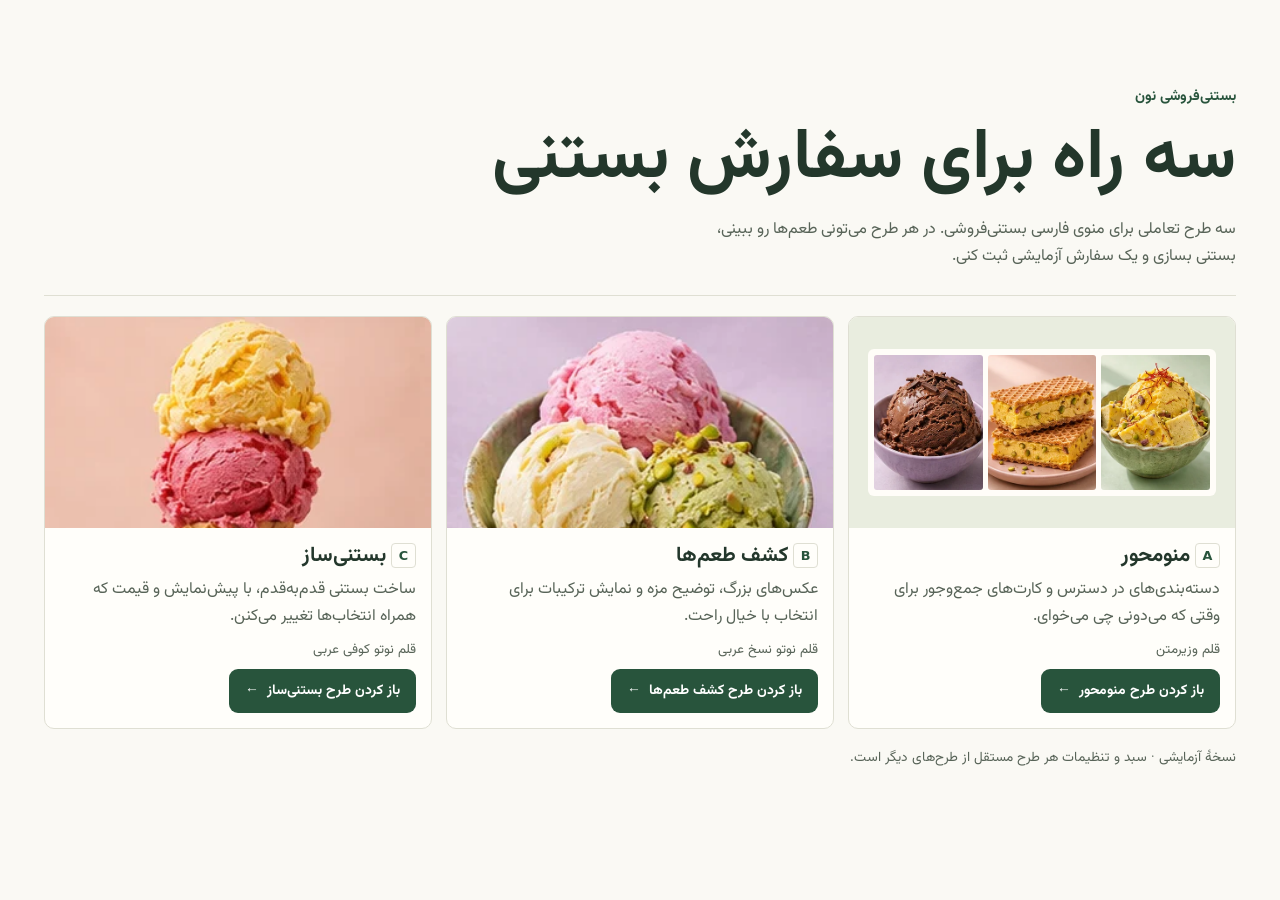
==== index.html @ cb2e8238 "Initial commit" ====
<!doctype html>
<html lang="fa" dir="rtl">
<head>
  <meta charset="utf-8">
  <meta name="viewport" content="width=device-width, initial-scale=1">
  <meta name="theme-color" content="#faf9f4">
  <title>بستنی نون | مقایسهٔ طرح‌های منو</title>
  <link rel="stylesheet" href="./shared/base.css">
  <link rel="stylesheet" href="./shared/comparison.css">
</head>
<body>
  <main class="comparison shell">
    <header class="comparison-header">
      <p class="eyebrow">بستنی‌فروشی نون</p>
      <h1>سه راه برای سفارش بستنی</h1>
      <p>سه طرح تعاملی برای منوی فارسی بستنی‌فروشی. در هر طرح می‌تونی طعم‌ها رو ببینی، بستنی بسازی و یک سفارش آزمایشی ثبت کنی.</p>
    </header>
    <section class="comparisons" aria-label="طرح‌ها">
      <article class="comparison-card">
        <div class="comparison-preview preview-a" aria-hidden="true">
          <div>
            <img src="./shared/assets/menu/saffron.webp" alt="" width="309" height="309">
            <img src="./shared/assets/menu/sandwich.webp" alt="" width="309" height="309">
            <img src="./shared/assets/menu/chocolate.webp" alt="" width="309" height="309">
          </div>
        </div>
        <div class="comparison-copy">
          <h2><b lang="en">A</b> منومحور</h2>
          <p>دسته‌بندی‌های در دسترس و کارت‌های جمع‌وجور برای وقتی که می‌دونی چی می‌خوای.</p>
          <small>قلم وزیرمتن</small>
          <a class="primary" href="./prototype-a/">باز کردن طرح منومحور <span aria-hidden="true">←</span></a>
        </div>
      </article>
      <article class="comparison-card">
        <div class="comparison-preview preview-b" aria-hidden="true">
          <img src="./shared/assets/menu/trio.webp" alt="" width="309" height="309">
        </div>
        <div class="comparison-copy">
          <h2><b lang="en">B</b> کشف طعم‌ها</h2>
          <p>عکس‌های بزرگ، توضیح مزه و نمایش ترکیبات برای انتخاب با خیال راحت.</p>
          <small>قلم نوتو نسخ عربی</small>
          <a class="primary" href="./prototype-b/">باز کردن طرح کشف طعم‌ها <span aria-hidden="true">←</span></a>
        </div>
      </article>
      <article class="comparison-card">
        <div class="comparison-preview preview-c" aria-hidden="true">
          <img src="./shared/assets/menu/cone.webp" alt="" width="309" height="309">
        </div>
        <div class="comparison-copy">
          <h2><b lang="en">C</b> بستنی‌ساز</h2>
          <p>ساخت بستنی قدم‌به‌قدم، با پیش‌نمایش و قیمت که همراه انتخاب‌ها تغییر می‌کنن.</p>
          <small>قلم نوتو کوفی عربی</small>
          <a class="primary" href="./prototype-c/">باز کردن طرح بستنی‌ساز <span aria-hidden="true">←</span></a>
        </div>
      </article>
    </section>
    <p class="comparison-note">نسخهٔ آزمایشی · سبد و تنظیمات هر طرح مستقل از طرح‌های دیگر است.</p>
  </main>
</body>
</html>
---- shared/base.css ----
:root {
  color-scheme: light;
  --paper: #faf9f4;
  --surface: #fffefa;
  --ink: #23372b;
  --muted: #586458;
  --line: #dfdfd3;
  --accent: #28543c;
  --accent-hover: #1e402d;
  --soft: #ebefe2;
  --warm: #fae9de;
  --radius: 14px;
  --font: Tahoma, sans-serif;
}
* { box-sizing: border-box; }
html { background: var(--paper); color: var(--ink); font-family: var(--font); scroll-padding-top: 8rem; }
body { margin: 0; min-width: 0; line-height: 1.68; }
h1, h2, h3, p, figure { margin: 0; }
h1, h2, h3 { line-height: 1.25; }
p { overflow-wrap: anywhere; }
a { color: inherit; text-decoration: none; }
button, input, textarea { font: inherit; color: inherit; }
button, a { -webkit-tap-highlight-color: transparent; }
button { cursor: pointer; }
button:disabled { cursor: default; }
button, select, textarea, input { max-width: 100%; }
button, fieldset { margin: 0; }
input[type="radio"] { accent-color: var(--accent); width: 18px; height: 18px; margin: 0; flex: 0 0 auto; }
:focus-visible { outline: 2px solid #986025; outline-offset: 3px; }
[hidden] { display: none !important; }
.icon { width: 1.22em; height: 1.22em; flex-shrink: 0; vertical-align: middle; }
.shell { width: min(100% - 36px, 1192px); margin-inline: auto; padding-block: 34px 72px; }
.skip-link { position: fixed; z-index: 20; inset-block-start: 8px; inset-inline-start: 12px; padding: 10px; background: white; transform: translateY(-160%); }
.skip-link:focus { transform: none; }
.site-header { position: sticky; z-index: 5; top: 0; background: var(--surface); border-bottom: 1px solid var(--line); }
.header-inner { margin-inline: auto; width: min(100% - 36px, 1192px); min-height: 65px; display: grid; grid-template-columns: 1fr auto 1fr; align-items: center; gap: 12px; }
.brand { display: inline-flex; align-items: center; gap: 8px; width: fit-content; font-weight: 700; font-size: 1.23rem; white-space: nowrap; }
.brand .icon { color: var(--accent); width: 31px; height: 31px; padding: 5px; border-radius: 9px; background: var(--soft); }
.site-links { display: flex; gap: 4px; }
.site-links a, .cart-link { min-height: 44px; display: inline-flex; align-items: center; gap: 6px; padding: 5px 11px; border-radius: 8px; font-size: .9rem; white-space: nowrap; }
.site-links a[aria-current="page"], .site-links a:hover { background: var(--soft); color: var(--accent); }
.cart-link { justify-self: end; border: 1px solid var(--line); font-weight: 700; }
.cart-link[aria-current="page"] { border-color: var(--accent); }
.cart-link b { min-width: 22px; text-align: center; border-radius: 5px; background: var(--soft); color: var(--accent); }
.prototype-switcher { min-height: 42px; display: flex; align-items: center; justify-content: center; flex-wrap: wrap; gap: 6px; padding: 2px 10px; border-block-start: 1px solid var(--line); background: var(--paper); color: var(--muted); font-size: .75rem; }
.prototype-switcher a { display: inline-flex; align-items: center; gap: 5px; min-height: 34px; padding-inline: 8px; border-radius: 5px; }
.prototype-switcher a[aria-current="page"] { background: var(--soft); color: var(--accent); font-weight: 700; }
.prototype-switcher a:hover { text-decoration: underline; text-underline-offset: 3px; }
.prototype-switcher b { font: 700 .68rem/1.1 system-ui, sans-serif; }
.review-home { margin-inline-end: 3px; }
.demo-label { display: flex; justify-content: center; align-items: center; gap: 5px; padding-inline: 14px; background: var(--warm); color: #643f34; font-size: .78rem; }
.demo-label button { border: 0; background: transparent; font-size: 1.3rem; min-width: 34px; min-height: 32px; }
.eyebrow { color: var(--accent); font-size: .9rem; font-weight: 700; margin-bottom: 5px; }
.muted, small { color: var(--muted); }
.photo { overflow: hidden; background: var(--soft); min-width: 0; }
.photo img { display: block; width: 100%; height: 100%; object-fit: cover; }
.primary, .secondary, .text-button, .icon-button {
  display: inline-flex; justify-content: center; align-items: center; gap: 8px; min-height: 44px; padding: 8px 15px;
  border: 1px solid transparent; border-radius: 9px; font-weight: 700; text-align: center;
}
.primary { color: #fff; background: var(--accent); }
.primary:hover { background: var(--accent-hover); }
.primary:disabled { background: var(--soft); color: var(--muted); }
.secondary, .icon-button { background: var(--surface); border-color: var(--line); }
.secondary:hover, .icon-button:hover { background: var(--soft); }
.icon-button { min-width: 44px; padding: 0; }
.text-button { background: transparent; color: var(--accent); padding: 5px 2px; }
.text-button:hover { text-decoration: underline; text-underline-offset: 3px; }
.full { width: 100%; }
.section-heading { display: flex; align-items: baseline; justify-content: space-between; gap: 10px; margin-block-end: 17px; }
.section-heading span { color: var(--muted); font-size: .86rem; }
.allergens { display: flex; flex-wrap: wrap; gap: 6px; padding: 0; margin: 0; list-style: none; }
.allergens li { display: inline-flex; align-items: center; gap: 5px; padding: 3px 8px; background: #fcf0de; border-radius: 4px; color: #65451e; font-size: .79rem; }
dialog { width: min(100% - 26px, 770px); max-height: min(90vh, 850px); max-height: min(90dvh, 850px); overflow: auto; padding: 0; border: 1px solid var(--line); border-radius: var(--radius); background: var(--surface); color: var(--ink); }
dialog::backdrop { background: #15231bb8; }
.dialog-close { position: sticky; top: 10px; float: left; z-index: 1; margin: 10px 0 -54px 10px; font-size: 1.6rem; }
.detail-grid { display: grid; grid-template-columns: .8fr 1fr; }
.detail-grid > .photo { min-height: 100%; }
.detail-copy { padding: 28px 23px 24px; display: grid; gap: 9px; }
.detail-copy h2 { font-size: 2rem; }
.detail-copy h3 { margin-top: 8px; font-size: 1rem; }
.detail-copy fieldset { margin-top: 8px; }
fieldset { border: 0; padding: 0; min-width: 0; }
legend { font-weight: 700; margin-bottom: 5px; }
.radio-row { display: flex; align-items: center; gap: 9px; min-height: 44px; padding: 7px 9px; margin-block-end: 6px; border: 1px solid var(--line); border-radius: 6px; background: var(--surface); cursor: pointer; }
.radio-row:has(:checked) { border-color: var(--accent); background: var(--soft); }
.radio-row strong { margin-inline-start: auto; font-size: .88rem; }
.toast { position: fixed; inset-inline-start: 18px; inset-block-end: 12px; z-index: 6; max-width: calc(100% - 36px); border-radius: 8px; background: var(--accent); color: white; padding: 10px 15px; opacity: 0; pointer-events: none; transition: opacity .15s; }
.toast.visible { opacity: 1; }
.page-narrow { width: min(100%, 630px); margin-inline: auto; }
.page-narrow h1 { margin-block: 5px 18px; font-size: clamp(1.9rem, 5vw, 3rem); }
.cart-lines, .receipt-lines { padding: 0; margin: 0; list-style: none; }
.cart-line { display: grid; grid-template-columns: 82px 1fr auto; align-items: start; gap: 12px; padding-block: 14px; border-bottom: 1px solid var(--line); }
.cart-line .photo { aspect-ratio: 1; border-radius: 8px; }
.line-copy h2 { margin-bottom: 4px; font-size: 1.08rem; }
.line-copy p { color: var(--muted); font-size: .9rem; }
.line-copy strong, .line-copy button { display: block; font-size: .86rem; }
.line-actions { display: grid; justify-items: end; }
.quantity { display: flex; align-items: center; gap: 7px; }
.remove { color: #8b3e35; }
.order-total { display: flex; justify-content: space-between; align-items: center; gap: 8px; margin-block: 16px; font-weight: 700; }
.order-total strong { font-size: 1.2rem; }
.empty-state { text-align: center; padding: 40px 16px; background: var(--soft); border-radius: var(--radius); }
.empty-state > .icon { width: 42px; height: 42px; margin-bottom: 12px; color: var(--accent); }
.empty-state p { margin-block: 8px 16px; }
.checkout-form { display: grid; gap: 8px; padding: clamp(14px, 3vw, 28px); border: 1px solid var(--line); border-radius: var(--radius); background: var(--surface); }
.checkout-form h2 { margin-block-end: 8px; }
.checkout-form > input, .checkout-form textarea { min-height: 44px; border: 1px solid var(--line); border-radius: 7px; padding: 8px 10px; background: white; font-size: 1rem; }
.checkout-form textarea { resize: vertical; }
.demo-help { background: var(--soft); border-radius: 7px; padding-inline: 10px; font-size: .88rem; }
.demo-help bdi { font-weight: 700; }
.field-error { color: #912f29; }
.field-error:empty { display: none; }
.step-actions { display: flex; justify-content: flex-end; flex-wrap: wrap; gap: 8px; }
.confirmation-icon { display: grid; width: 61px; height: 61px; place-items: center; border-radius: 50%; background: var(--soft); color: var(--accent); font-size: 1.7rem; }
.confirmation dl > div, .receipt-lines li { display: flex; justify-content: space-between; gap: 8px; padding: 7px 0; border-bottom: 1px solid var(--line); }
.confirmation dd { margin: 0; }
.receipt-lines small { display: block; }
.order-note { padding: 9px; background: var(--soft); }
.builder-intro { margin-block-end: 28px; }
.builder-intro h1 { font-size: clamp(2rem, 5vw, 3.65rem); margin-bottom: 9px; }
.builder-intro p:not(.eyebrow) { color: var(--muted); }
.builder-layout { display: grid; grid-template-columns: minmax(230px, .7fr) minmax(0, 1.4fr); grid-template-areas: "preview controls"; align-items: start; gap: clamp(16px, 4vw, 48px); }
.builder-preview { grid-area: preview; position: sticky; top: 122px; background: var(--soft); border-radius: var(--radius); overflow: hidden; }
.preview-art { display: grid; place-items: center; background: var(--soft); min-height: 210px; padding: 8px; }
.ice-preview { width: min(100%, 240px); max-height: 280px; }
.preview-info { display: grid; padding: 16px; gap: 6px; background: var(--surface); border: 1px solid var(--line); border-radius: 0 0 var(--radius) var(--radius); }
.preview-info > span, .preview-info p { color: var(--muted); font-size: .88rem; }
.preview-info strong { font-size: 1.45rem; }
.builder-controls { grid-area: controls; min-width: 0; }
.builder-group { margin-bottom: 18px; }
.builder-group h2 { margin-bottom: 13px; font-size: 1.24rem; }
.builder-group h2 > span { color: var(--accent); }
.builder-group h3 { margin-block: 14px 5px; font-size: 1rem; }
.choices { display: grid; gap: 7px; }
.container-choices, .flavor-choices, .topping-choices { grid-template-columns: repeat(3, minmax(0, 1fr)); }
.count-choices { grid-template-columns: repeat(4, minmax(0, 1fr)); }
.scoop-tabs { display: flex; flex-wrap: wrap; margin-block-end: 9px; }
.builder-choice { display: grid; align-content: center; justify-items: start; gap: 2px; text-align: start; min-height: 46px; padding: 7px 10px; border: 1px solid var(--line); border-radius: 8px; background: var(--surface); }
.builder-choice[aria-pressed="true"] { background: var(--soft); border-color: var(--accent); box-shadow: inset 0 0 0 1px var(--accent); }
.builder-choice:hover:not(:disabled) { border-color: var(--accent); }
.builder-choice:disabled { opacity: .65; }
.container-choices .builder-choice { justify-items: center; text-align: center; }
.container-choices .icon { width: 25px; height: 25px; color: var(--accent); }
.count-choices .builder-choice { justify-items: center; font-weight: 700; }
.flavor-swatch { width: 21px; height: 21px; border-radius: 50%; border: 1px solid #4e473843; background: var(--swatch); }
.summary-selection { color: var(--accent); font-weight: 700; }
.menu-grid { display: grid; grid-template-columns: repeat(3, minmax(0, 1fr)); gap: 15px; }
.menu-card { background: var(--surface); border: 1px solid var(--line); border-radius: var(--radius); overflow: hidden; }
.card-image { background: var(--soft); display: block; width: 100%; min-width: 0; border: 0; padding: 0; text-align: inherit; overflow: hidden; }
.card-image:focus-visible { outline-offset: -4px; }
.card-image:hover img { transform: scale(1.035); }
.card-image img { transition: transform .18s ease-out; }
.menu-card .photo { aspect-ratio: 1.23; }
.card-copy { position: relative; padding: 10px 12px 11px; }
.card-copy h3 { font-size: 1.06rem; }
.card-copy h3 button { border: 0; padding: 4px 0; background: transparent; font-weight: 700; text-align: start; }
.card-copy p { color: var(--muted); font-size: .86rem; }
.card-foot { display: flex; align-items: center; justify-content: space-between; gap: 4px; margin-block-start: 6px; }
.card-foot strong { font-size: .9rem; }
.card-foot .icon-button { color: var(--accent); background: var(--soft); border-color: transparent; }
.unavailable { display: inline-block; font-size: .74rem; color: #873c32; }
.category-buttons { display: grid; gap: 3px; }
.category-nav button, .discovery-categories button { display: flex; align-items: center; justify-content: space-between; gap: 7px; min-height: 44px; text-align: start; padding: 6px 10px; background: transparent; border: 1px solid transparent; border-radius: 7px; white-space: nowrap; }
.category-nav button[aria-pressed="true"], .category-nav button:hover, .discovery-categories button[aria-pressed="true"], .discovery-categories button:hover { background: var(--soft); color: var(--accent); border-color: var(--line); }
.menu-layout { display: grid; grid-template-columns: minmax(155px, 207px) minmax(0, 1fr); gap: clamp(16px, 3vw, 35px); align-items: start; }
.category-nav { position: sticky; top: 121px; padding: 10px; background: var(--surface); border: 1px solid var(--line); border-radius: var(--radius); }
.category-nav h2 { margin: 6px 10px 8px; font-size: 1rem; }
@media (max-width: 720px) {
  .shell { width: calc(100% - 26px); padding-top: 24px; }
  .header-inner { width: calc(100% - 22px); min-height: 58px; gap: 4px; }
  .brand { font-size: 1rem; gap: 4px; }
  .brand .icon { width: 27px; height: 27px; }
  .site-links a, .cart-link { padding-inline: 6px; font-size: .8rem; }
  .site-links { gap: 1px; }
  .site-links .icon { display: none; }
  .prototype-switcher { font-size: .67rem; gap: 2px; }
  .prototype-switcher a { padding-inline: 5px; }
  .menu-layout { display: block; }
  .category-nav { z-index: 2; top: 100px; margin-block-end: 15px; padding: 4px; }
  .category-nav h2 { display: none; }
  .category-buttons { display: flex; overflow-x: auto; padding: 2px; }
  .category-nav small { display: none; }
  .menu-grid { grid-template-columns: repeat(2, minmax(0, 1fr)); gap: 9px; }
  .builder-layout { grid-template-columns: minmax(0, 1fr); grid-template-areas: "preview" "controls"; }
  .builder-preview { position: static; display: grid; grid-template-columns: .8fr 1.2fr; }
  .preview-art { min-height: 156px; }
  .ice-preview { max-height: 170px; }
  .preview-info { grid-column: 2; border-radius: var(--radius) 0 0 var(--radius); }
}
@media (max-width: 470px) {
  .cart-link span { display: none; }
  .detail-grid { grid-template-columns: 1fr; }
  .detail-grid > .photo { max-height: 230px; }
  .detail-copy { padding: 16px; }
  .cart-line { grid-template-columns: 49px minmax(0, 1fr) auto; gap: 7px; }
  .quantity { gap: 2px; }
  .quantity .icon-button { min-width: 37px; }
  .preview-info { padding: 9px; }
  .preview-info strong { font-size: 1.15rem; }
  .flavor-choices, .topping-choices { grid-template-columns: repeat(2, minmax(0, 1fr)); }
}
@media (prefers-reduced-motion: reduce) {
  *, *::before, *::after { scroll-behavior: auto !important; transition-duration: 0s !important; }
}
---- shared/comparison.css ----
@font-face { font-family: Vazirmatn; src: url("./assets/fonts/Vazirmatn-Regular.woff2") format("woff2"); font-weight: 400; font-display: swap; }
@font-face { font-family: Vazirmatn; src: url("./assets/fonts/Vazirmatn-Bold.woff2") format("woff2"); font-weight: 700; font-display: swap; }
:root { --font: Vazirmatn, Tahoma, sans-serif; }
.comparison { padding-block-start: clamp(24px, 7vw, 85px); }
.comparison-header { padding-block-end: 24px; border-block-end: 1px solid var(--line); margin-block-end: 20px; }
.comparison-header h1 { font-size: clamp(2.1rem, 5.5vw, 4.4rem); margin-block: 7px 13px; }
.comparison-header > p:last-child { max-width: 61ch; color: var(--muted); }
.comparisons { display: grid; grid-template-columns: repeat(3, minmax(0, 1fr)); gap: 14px; }
.comparison-card { display: flex; flex-direction: column; min-width: 0; background: var(--surface); border: 1px solid var(--line); border-radius: 10px; overflow: hidden; }
.comparison-preview { display: grid; align-items: center; justify-items: center; aspect-ratio: 1.83; overflow: hidden; background: #e9eddf; }
.comparison-preview img { display: block; width: 100%; height: 100%; min-width: 0; object-fit: cover; }
.preview-a > div { display: grid; grid-template-columns: repeat(3, minmax(0, 1fr)); gap: 5px; padding: 6px; border-radius: 6px; background: #fffdf8; width: 90%; }
.preview-a img { height: auto; aspect-ratio: .8; border-radius: 3px; }
.preview-b img { object-position: 50% 51%; }
.preview-c img { object-position: 50% 38%; }
.comparison-copy { padding: 15px; flex: 1; display: flex; flex-direction: column; align-items: flex-start; gap: 8px; }
.comparison-copy h2 { font-size: 1.3rem; }
.comparison-copy h2 b { display: inline-grid; place-items: center; font: 700 .8rem system-ui, sans-serif; width: 25px; height: 25px; border: 1px solid var(--line); border-radius: 4px; color: var(--accent); vertical-align: middle; }
.comparison-copy p, .comparison-note { color: var(--muted); }
.comparison-copy .primary { margin-block-start: auto; font-size: .87rem; }
.comparison-note { font-size: .85rem; margin-block-start: 18px; }
@media (max-width: 720px) {
  .comparisons { grid-template-columns: 1fr; }
  .comparison-card { display: grid; grid-template-columns: minmax(0, 1fr) minmax(145px, 1.3fr); }
  .comparison-preview { aspect-ratio: auto; }
  .comparison-copy { padding: 10px; }
  .comparison-copy p { font-size: .85rem; }
  .comparison-copy .primary { padding-inline: 5px; text-align: start; font-size: .77rem; }
}
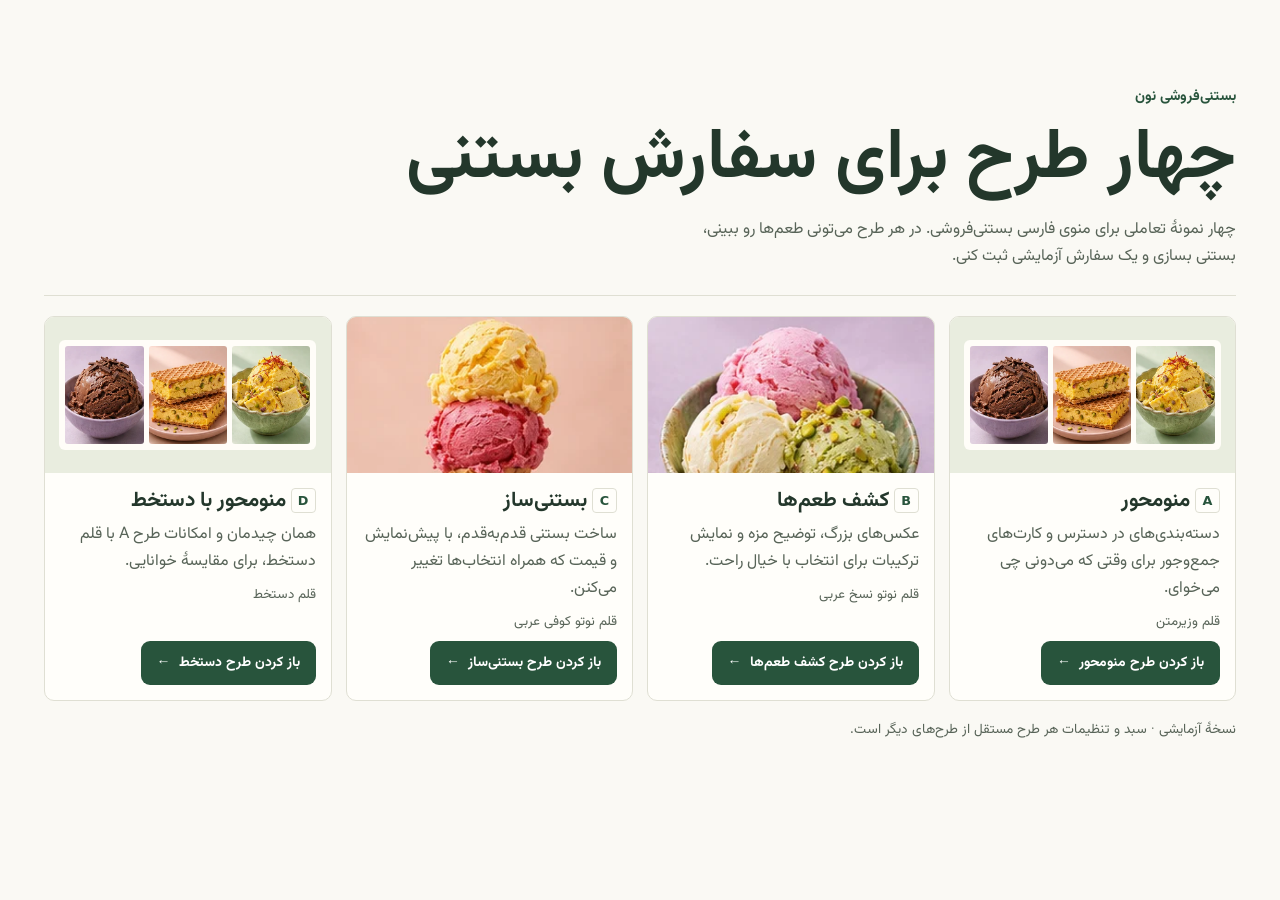
==== commit 0cbe9add: "Add Dastkhat menu prototype" ====
--- a/index.html
+++ b/index.html
@@ -12,8 +12,8 @@
   <main class="comparison shell">
     <header class="comparison-header">
       <p class="eyebrow">بستنی‌فروشی نون</p>
-      <h1>سه راه برای سفارش بستنی</h1>
-      <p>سه طرح تعاملی برای منوی فارسی بستنی‌فروشی. در هر طرح می‌تونی طعم‌ها رو ببینی، بستنی بسازی و یک سفارش آزمایشی ثبت کنی.</p>
+      <h1>چهار طرح برای سفارش بستنی</h1>
+      <p>چهار نمونهٔ تعاملی برای منوی فارسی بستنی‌فروشی. در هر طرح می‌تونی طعم‌ها رو ببینی، بستنی بسازی و یک سفارش آزمایشی ثبت کنی.</p>
     </header>
     <section class="comparisons" aria-label="طرح‌ها">
       <article class="comparison-card">
@@ -53,6 +53,21 @@
           <a class="primary" href="./prototype-c/">باز کردن طرح بستنی‌ساز <span aria-hidden="true">←</span></a>
         </div>
       </article>
+      <article class="comparison-card">
+        <div class="comparison-preview preview-a" aria-hidden="true">
+          <div>
+            <img src="./shared/assets/menu/saffron.webp" alt="" width="309" height="309">
+            <img src="./shared/assets/menu/sandwich.webp" alt="" width="309" height="309">
+            <img src="./shared/assets/menu/chocolate.webp" alt="" width="309" height="309">
+          </div>
+        </div>
+        <div class="comparison-copy">
+          <h2><b lang="en">D</b> منومحور با دستخط</h2>
+          <p>همان چیدمان و امکانات طرح A با قلم دستخط، برای مقایسهٔ خوانایی.</p>
+          <small>قلم دستخط</small>
+          <a class="primary" href="./prototype-d/">باز کردن طرح دستخط <span aria-hidden="true">←</span></a>
+        </div>
+      </article>
     </section>
     <p class="comparison-note">نسخهٔ آزمایشی · سبد و تنظیمات هر طرح مستقل از طرح‌های دیگر است.</p>
   </main>
--- a/shared/base.css
+++ b/shared/base.css
@@ -174,8 +174,8 @@
   .site-links a, .cart-link { padding-inline: 6px; font-size: .8rem; }
   .site-links { gap: 1px; }
   .site-links .icon { display: none; }
-  .prototype-switcher { font-size: .67rem; gap: 2px; }
-  .prototype-switcher a { padding-inline: 5px; }
+  .prototype-switcher { font-size: .67rem; gap: 2px; padding-inline: 4px; flex-wrap: nowrap; justify-content: safe center; overflow-x: auto; scrollbar-width: none; }
+  .prototype-switcher a { flex-shrink: 0; gap: 3px; padding-inline: 4px; }
   .menu-layout { display: block; }
   .category-nav { z-index: 2; top: 100px; margin-block-end: 15px; padding: 4px; }
   .category-nav h2 { display: none; }
--- a/shared/comparison.css
+++ b/shared/comparison.css
@@ -5,7 +5,7 @@
 .comparison-header { padding-block-end: 24px; border-block-end: 1px solid var(--line); margin-block-end: 20px; }
 .comparison-header h1 { font-size: clamp(2.1rem, 5.5vw, 4.4rem); margin-block: 7px 13px; }
 .comparison-header > p:last-child { max-width: 61ch; color: var(--muted); }
-.comparisons { display: grid; grid-template-columns: repeat(3, minmax(0, 1fr)); gap: 14px; }
+.comparisons { display: grid; grid-template-columns: repeat(4, minmax(0, 1fr)); gap: 14px; }
 .comparison-card { display: flex; flex-direction: column; min-width: 0; background: var(--surface); border: 1px solid var(--line); border-radius: 10px; overflow: hidden; }
 .comparison-preview { display: grid; align-items: center; justify-items: center; aspect-ratio: 1.83; overflow: hidden; background: #e9eddf; }
 .comparison-preview img { display: block; width: 100%; height: 100%; min-width: 0; object-fit: cover; }
@@ -19,6 +19,9 @@
 .comparison-copy p, .comparison-note { color: var(--muted); }
 .comparison-copy .primary { margin-block-start: auto; font-size: .87rem; }
 .comparison-note { font-size: .85rem; margin-block-start: 18px; }
+@media (max-width: 1000px) {
+  .comparisons { grid-template-columns: repeat(2, minmax(0, 1fr)); }
+}
 @media (max-width: 720px) {
   .comparisons { grid-template-columns: 1fr; }
   .comparison-card { display: grid; grid-template-columns: minmax(0, 1fr) minmax(145px, 1.3fr); }
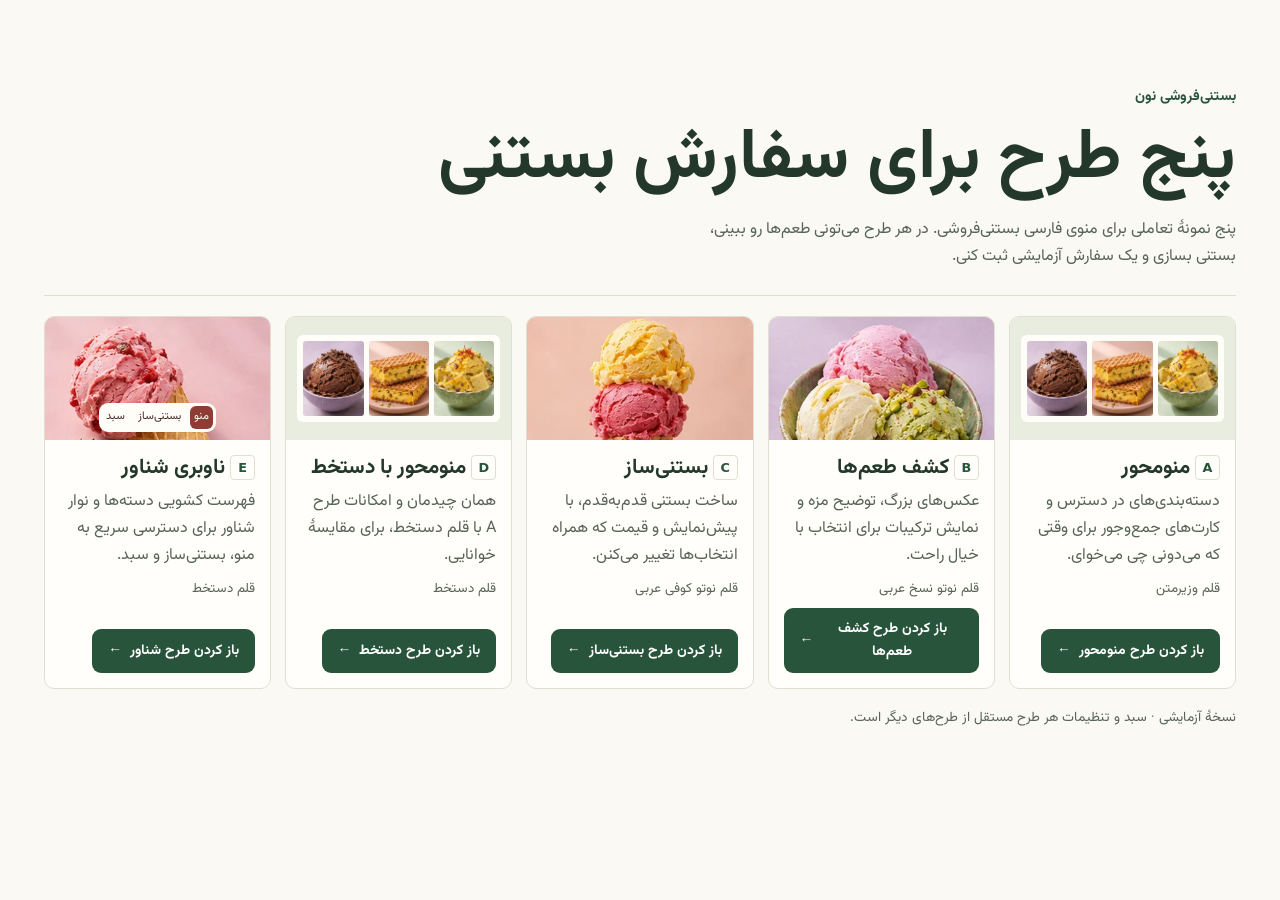
==== commit ccccef51: "Add floating navigation prototype" ====
--- a/index.html
+++ b/index.html
@@ -12,8 +12,8 @@
   <main class="comparison shell">
     <header class="comparison-header">
       <p class="eyebrow">بستنی‌فروشی نون</p>
-      <h1>چهار طرح برای سفارش بستنی</h1>
-      <p>چهار نمونهٔ تعاملی برای منوی فارسی بستنی‌فروشی. در هر طرح می‌تونی طعم‌ها رو ببینی، بستنی بسازی و یک سفارش آزمایشی ثبت کنی.</p>
+      <h1>پنج طرح برای سفارش بستنی</h1>
+      <p>پنج نمونهٔ تعاملی برای منوی فارسی بستنی‌فروشی. در هر طرح می‌تونی طعم‌ها رو ببینی، بستنی بسازی و یک سفارش آزمایشی ثبت کنی.</p>
     </header>
     <section class="comparisons" aria-label="طرح‌ها">
       <article class="comparison-card">
@@ -68,6 +68,18 @@
           <a class="primary" href="./prototype-d/">باز کردن طرح دستخط <span aria-hidden="true">←</span></a>
         </div>
       </article>
+      <article class="comparison-card">
+        <div class="comparison-preview preview-e" aria-hidden="true">
+          <img src="./shared/assets/menu/strawberry.webp" alt="" width="309" height="309">
+          <div class="preview-dock"><span>منو</span><span>بستنی‌ساز</span><span>سبد</span></div>
+        </div>
+        <div class="comparison-copy">
+          <h2><b lang="en">E</b> ناوبری شناور</h2>
+          <p>فهرست کشویی دسته‌ها و نوار شناور برای دسترسی سریع به منو، بستنی‌ساز و سبد.</p>
+          <small>قلم دستخط</small>
+          <a class="primary" href="./prototype-e/">باز کردن طرح شناور <span aria-hidden="true">←</span></a>
+        </div>
+      </article>
     </section>
     <p class="comparison-note">نسخهٔ آزمایشی · سبد و تنظیمات هر طرح مستقل از طرح‌های دیگر است.</p>
   </main>
--- a/shared/comparison.css
+++ b/shared/comparison.css
@@ -5,7 +5,7 @@
 .comparison-header { padding-block-end: 24px; border-block-end: 1px solid var(--line); margin-block-end: 20px; }
 .comparison-header h1 { font-size: clamp(2.1rem, 5.5vw, 4.4rem); margin-block: 7px 13px; }
 .comparison-header > p:last-child { max-width: 61ch; color: var(--muted); }
-.comparisons { display: grid; grid-template-columns: repeat(4, minmax(0, 1fr)); gap: 14px; }
+.comparisons { display: grid; grid-template-columns: repeat(5, minmax(0, 1fr)); gap: 14px; }
 .comparison-card { display: flex; flex-direction: column; min-width: 0; background: var(--surface); border: 1px solid var(--line); border-radius: 10px; overflow: hidden; }
 .comparison-preview { display: grid; align-items: center; justify-items: center; aspect-ratio: 1.83; overflow: hidden; background: #e9eddf; }
 .comparison-preview img { display: block; width: 100%; height: 100%; min-width: 0; object-fit: cover; }
@@ -13,13 +13,21 @@
 .preview-a img { height: auto; aspect-ratio: .8; border-radius: 3px; }
 .preview-b img { object-position: 50% 51%; }
 .preview-c img { object-position: 50% 38%; }
+.preview-e { position: relative; background: #fae3d9; }
+.preview-e img { object-position: 50% 38%; }
+.preview-dock { position: absolute; inset-inline: 6px; inset-block-end: 8px; display: flex; justify-content: center; gap: 5px; width: fit-content; max-width: calc(100% - 12px); margin-inline: auto; padding: 3px; border-radius: 9px; background: #fffdf8; color: #492c28; font-size: clamp(.5rem, 1vw, .7rem); }
+.preview-dock span { padding: 2px 4px; white-space: nowrap; }
+.preview-dock span:first-child { border-radius: 6px; background: #8f3c34; color: white; }
 .comparison-copy { padding: 15px; flex: 1; display: flex; flex-direction: column; align-items: flex-start; gap: 8px; }
 .comparison-copy h2 { font-size: 1.3rem; }
 .comparison-copy h2 b { display: inline-grid; place-items: center; font: 700 .8rem system-ui, sans-serif; width: 25px; height: 25px; border: 1px solid var(--line); border-radius: 4px; color: var(--accent); vertical-align: middle; }
 .comparison-copy p, .comparison-note { color: var(--muted); }
 .comparison-copy .primary { margin-block-start: auto; font-size: .87rem; }
 .comparison-note { font-size: .85rem; margin-block-start: 18px; }
-@media (max-width: 1000px) {
+@media (max-width: 1120px) {
+  .comparisons { grid-template-columns: repeat(3, minmax(0, 1fr)); }
+}
+@media (max-width: 900px) {
   .comparisons { grid-template-columns: repeat(2, minmax(0, 1fr)); }
 }
 @media (max-width: 720px) {
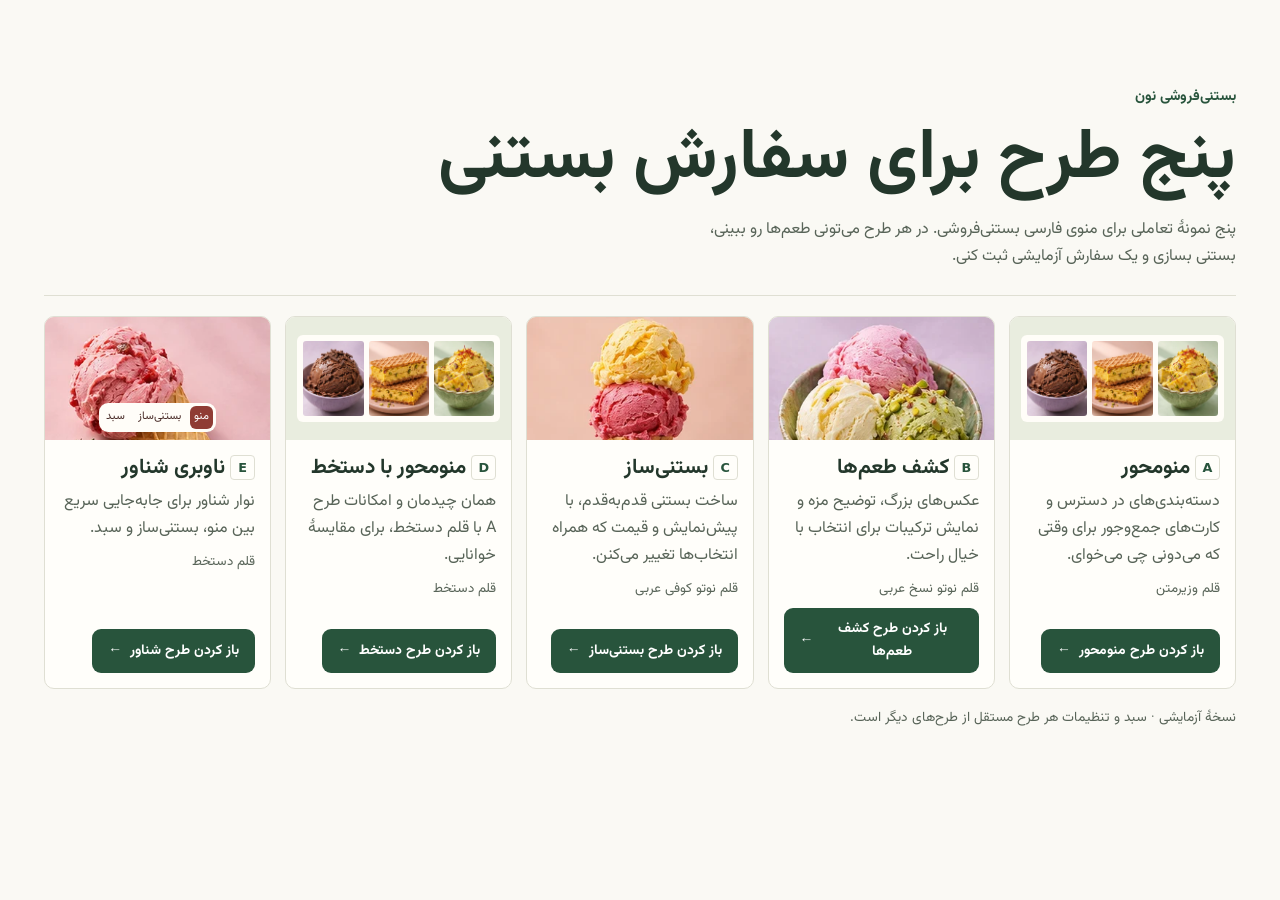
==== commit 898cad16: "Use quick ease-out motion throughout Prototype E" ====
--- a/index.html
+++ b/index.html
@@ -75,7 +75,7 @@
         </div>
         <div class="comparison-copy">
           <h2><b lang="en">E</b> ناوبری شناور</h2>
-          <p>فهرست کشویی دسته‌ها و نوار شناور برای دسترسی سریع به منو، بستنی‌ساز و سبد.</p>
+          <p>نوار شناور برای جابه‌جایی سریع بین منو، بستنی‌ساز و سبد.</p>
           <small>قلم دستخط</small>
           <a class="primary" href="./prototype-e/">باز کردن طرح شناور <span aria-hidden="true">←</span></a>
         </div>
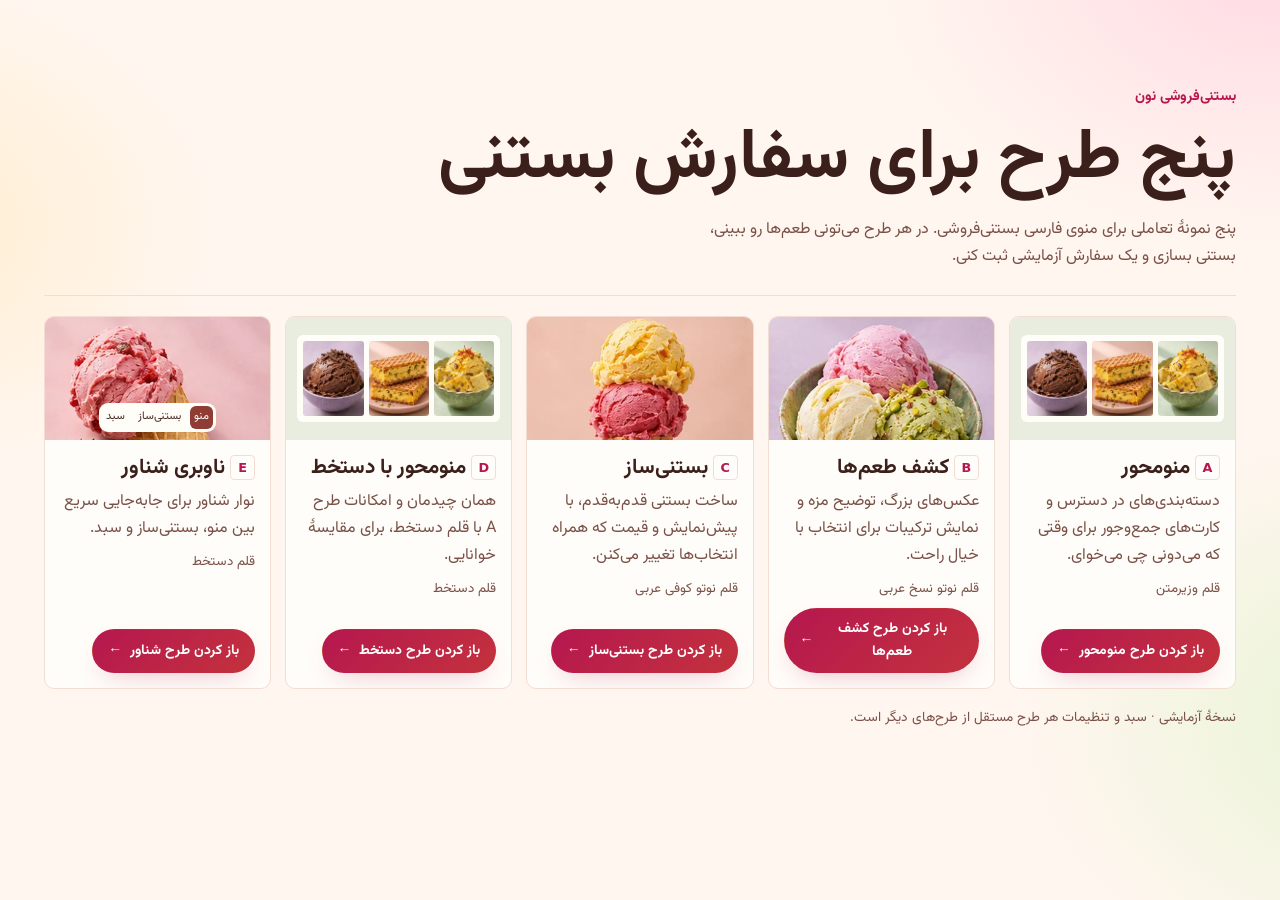
==== commit 10e491ee: "Add appetizing dessert theme and motion across all prototypes Warm raspberry/mango/cream palette, an" ====
--- a/index.html
+++ b/index.html
@@ -3,10 +3,11 @@
 <head>
   <meta charset="utf-8">
   <meta name="viewport" content="width=device-width, initial-scale=1">
-  <meta name="theme-color" content="#faf9f4">
+  <meta name="theme-color" content="#fff6ef">
   <title>بستنی نون | مقایسهٔ طرح‌های منو</title>
   <link rel="stylesheet" href="./shared/base.css">
   <link rel="stylesheet" href="./shared/comparison.css">
+  <link rel="stylesheet" href="./shared/appetite.css">
 </head>
 <body>
   <main class="comparison shell">
--- a/shared/appetite.css
+++ b/shared/appetite.css
@@ -0,0 +1,212 @@
+/* Appetite theme: warm dessert palette + motion. Loaded last in every page so it wins over each prototype's tokens (fonts stay per prototype). */
+:root {
+  --paper: #fff6ef;
+  --surface: #fffdf9;
+  --ink: #3b1f1a;           /* chocolate: warm, readable */
+  --muted: #7a5148;
+  --line: #f3dcd2;
+  --accent: #b5174f;        /* raspberry: white text ≈ 6:1 */
+  --accent-hover: #8f0f3c;
+  --soft: #ffe6ec;          /* strawberry milk */
+  --warm: #ffeacc;          /* mango cream */
+  --mango: #ffb347;
+  --pistachio: #c5e29b;
+  --vanilla: #fff1c9;
+  --berry: #ff8fab;
+  --lilac: #e9d7ff;
+  --cta: linear-gradient(135deg, #b5174f 0%, #c22f3f 55%, #b53a1c 100%);
+  --pop: cubic-bezier(.34, 1.56, .64, 1);
+  --ease-out: cubic-bezier(.16, .84, .3, 1);
+  --shadow-sweet: 0 10px 28px -12px #b5174f55;
+}
+
+html {
+  background:
+    radial-gradient(42rem 30rem at 100% -5%, #ffd9e3 0, transparent 60%),
+    radial-gradient(36rem 26rem at -10% 25%, #ffeccc 0, transparent 60%),
+    radial-gradient(40rem 30rem at 110% 80%, #e6f4d3 0, transparent 60%),
+    var(--paper);
+  background-attachment: fixed;
+}
+body { background: transparent; overflow-x: clip; }
+::selection { background: var(--berry); color: #3b1f1a; }
+
+/* Header with a melting drip under it */
+.site-header { background: rgb(255 253 249 / 92%); border-bottom: 0; }
+@supports (backdrop-filter: blur(1px)) { .site-header { background: rgb(255 253 249 / 78%); backdrop-filter: blur(14px) saturate(140%); } }
+.site-header::after {
+  content: ""; position: absolute; inset-inline: 0; top: 100%; height: 14px; pointer-events: none;
+  background: url("data:image/svg+xml,%3Csvg xmlns='http://www.w3.org/2000/svg' viewBox='0 0 120 14' preserveAspectRatio='none'%3E%3Cpath d='M0 0h120v3c-6 0-6 9-11 9s-4-9-10-9-5 5-10 5-4-5-9-5-6 10-12 10S62 3 56 3s-5 6-10 6-5-6-10-6-6 8-11 8S20 3 14 3 8 7 4 7 0 3 0 3Z' fill='%23ffd3df'/%3E%3C/svg%3E") repeat-x 0 0 / 240px 14px;
+  opacity: .9;
+}
+.brand .icon { background: var(--cta); color: #fff; border-radius: 50%; box-shadow: var(--shadow-sweet); }
+.brand:hover .icon { animation: wiggle .5s var(--ease-out); }
+.cart-link { border-color: var(--line); background: var(--surface); }
+.cart-link b { background: var(--accent); color: #fff; border-radius: 99px; padding-inline: 4px; }
+.cart-link b.bump { animation: bump .55s var(--pop); }
+.prototype-switcher { background: transparent; }
+
+/* Buttons: juicy and squishy */
+.primary {
+  background: var(--cta); background-size: 160% 160%; color: #fff; border-radius: 999px;
+  box-shadow: var(--shadow-sweet); transition: background-position .4s var(--ease-out), box-shadow .2s, transform .15s var(--ease-out);
+}
+.primary:hover { background: var(--cta); background-size: 160% 160%; background-position: 100% 0; box-shadow: 0 14px 30px -12px #b5174f88; }
+.primary:active:not(:disabled), .secondary:active, .icon-button:active, .builder-choice:active:not(:disabled), .category-buttons button:active { transform: scale(.95); }
+.primary:disabled { background: var(--soft); color: var(--muted); box-shadow: none; }
+.secondary, .icon-button { border-radius: 999px; transition: transform .15s var(--ease-out), background-color .15s; }
+.text-button { color: var(--accent); }
+.text-button .icon { transition: transform .2s var(--ease-out); }
+.text-button:hover .icon { transform: translateX(-4px); }
+.eyebrow { color: var(--accent); letter-spacing: 0; }
+
+/* Hero sections: floating pastel scoops */
+.menu-intro, .discovery-intro { position: relative; isolation: isolate; overflow: hidden; border-radius: 28px; background: linear-gradient(135deg, #fff0e3, #ffe3ea 60%, #fff4d6); border: 1px solid #ffd9cf; padding: clamp(16px, 4vw, 36px); }
+.menu-intro::before, .menu-intro::after, .discovery-intro::before, .discovery-intro::after {
+  content: ""; position: absolute; z-index: -1; border-radius: 50%; pointer-events: none; filter: blur(2px);
+  animation: float 9s ease-in-out infinite;
+}
+.menu-intro::before, .discovery-intro::before { width: 220px; height: 220px; inset-block-start: -70px; inset-inline-start: 30%; background: radial-gradient(circle at 35% 35%, #fff 0, var(--berry) 40%, transparent 72%); opacity: .45; }
+.menu-intro::after, .discovery-intro::after { width: 180px; height: 180px; inset-block-end: -60px; inset-inline-end: -40px; background: radial-gradient(circle at 35% 35%, #fff 0, var(--mango) 42%, transparent 72%); opacity: .5; animation-delay: -4s; }
+.menu-intro > div:first-child > h1, .discovery-copy > h1 {
+  background: linear-gradient(90deg, #8f0f3c, #c22f3f, #d9741c, #8f0f3c); background-size: 300% 100%;
+  -webkit-background-clip: text; background-clip: text; color: transparent;
+  animation: syrup 8s linear infinite, rise .7s var(--ease-out) both;
+}
+.menu-intro > div:first-child > *, .discovery-copy > * { animation: rise .7s var(--ease-out) both; }
+.menu-intro > div:first-child > :nth-child(2), .discovery-copy > :nth-child(2) { animation-delay: .08s, .08s; }
+.menu-intro > div:first-child > :nth-child(3), .discovery-copy > :nth-child(3) { animation-delay: .16s; }
+.menu-intro > div:first-child > :nth-child(4), .discovery-copy > :nth-child(4) { animation-delay: .24s; }
+.discovery-intro .photo { border-radius: 24px; box-shadow: 0 24px 40px -22px #8f0f3c66; animation: rise .8s .1s var(--ease-out) both; }
+.discovery-intro .photo img { animation: breathe 7s ease-in-out infinite; }
+
+/* Builder banner: the "make your own" hook, with a sugar shimmer */
+.builder-banner { position: relative; overflow: hidden; border: 0; border-radius: 22px; background: linear-gradient(135deg, #ffd1dc, #ffe1b8); box-shadow: var(--shadow-sweet); animation: rise .7s .2s var(--ease-out) both; }
+.builder-banner::after { content: ""; position: absolute; inset: 0; pointer-events: none; background: linear-gradient(110deg, transparent 30%, #ffffff8c 50%, transparent 70%); transform: translateX(120%); animation: shimmer 3.6s 1s ease-in-out infinite; }
+.builder-banner > div:first-child > .icon { color: var(--accent); animation: twinkle 2.4s ease-in-out infinite; }
+.builder-banner .photo { background: transparent; }
+.builder-banner .photo img { transition: transform .5s var(--pop); }
+.builder-banner:hover .photo img { transform: scale(1.12) rotate(-4deg); }
+
+/* Category pills */
+.category-nav { background: rgb(255 253 249 / 85%); border-color: var(--line); border-radius: 22px; }
+.category-nav button, .discovery-categories button { border-radius: 999px; transition: background-color .2s, color .2s, transform .15s var(--ease-out); }
+.category-nav button[aria-pressed="true"], .discovery-categories button[aria-pressed="true"] { background: var(--cta); color: #fff; border-color: transparent; box-shadow: var(--shadow-sweet); }
+.category-nav button[aria-pressed="true"] small, .discovery-categories button[aria-pressed="true"] small { color: #fff; }
+.category-nav button:hover:not([aria-pressed="true"]), .discovery-categories button:hover:not([aria-pressed="true"]) { background: var(--soft); color: var(--accent); }
+.category-buttons button, .discovery-categories button { background: var(--surface); border: 1px solid var(--line); }
+
+/* Product cards: lift, colored plate per flavor, staggered entrance */
+.menu-card, .editorial-product { position: relative; border: 1px solid var(--line); border-radius: 24px; overflow: hidden; background: var(--surface); transition: transform .35s var(--pop), box-shadow .35s var(--ease-out); }
+.menu-card .photo, .editorial-product .photo { background: var(--plate, var(--soft)); }
+:is(.menu-card, .editorial-product):nth-child(5n+1) { --plate: #ffe1e8; }
+:is(.menu-card, .editorial-product):nth-child(5n+2) { --plate: #ffedc9; }
+:is(.menu-card, .editorial-product):nth-child(5n+3) { --plate: #e5f3d2; }
+:is(.menu-card, .editorial-product):nth-child(5n+4) { --plate: #f1e4ff; }
+:is(.menu-card, .editorial-product):nth-child(5n) { --plate: #ffe4d4; }
+.card-image img { transition: transform .5s var(--ease-out); }
+.card-foot strong, .editorial-action strong { color: var(--accent); font-size: 1rem; }
+.card-foot .icon-button { background: var(--cta); color: #fff; border: 0; box-shadow: var(--shadow-sweet); transition: transform .3s var(--pop); }
+.badge {
+  position: absolute; z-index: 1; inset-block-start: 10px; inset-inline-start: 10px; padding: 3px 10px;
+  border-radius: 999px; background: #fffdf9e6; color: var(--accent); font-size: .74rem; font-weight: 700;
+  box-shadow: 0 4px 12px -4px #8f0f3c44; pointer-events: none;
+}
+.badge::before { content: "♥ "; }
+.unavailable { color: #8f2a1f; background: #ffe4dc; padding: 1px 8px; border-radius: 99px; }
+.menu-card:has(.unavailable) .photo img { filter: saturate(.55); }
+@media (hover: hover) {
+  .menu-card:hover, .editorial-product:hover { transform: translateY(-6px); box-shadow: 0 22px 36px -20px #8f0f3c55; }
+  .menu-card:hover .card-image img, .editorial-product:hover .card-image img { transform: scale(1.08) rotate(-1.5deg); }
+  .menu-card:hover .card-foot .icon-button { transform: rotate(90deg) scale(1.08); }
+}
+.menu-card, .editorial-product { animation: rise .55s var(--ease-out) backwards; }
+:is(.menu-card, .editorial-product):nth-child(2) { animation-delay: .06s; }
+:is(.menu-card, .editorial-product):nth-child(3) { animation-delay: .12s; }
+:is(.menu-card, .editorial-product):nth-child(4) { animation-delay: .18s; }
+:is(.menu-card, .editorial-product):nth-child(5) { animation-delay: .24s; }
+:is(.menu-card, .editorial-product):nth-child(n+6) { animation-delay: .3s; }
+/* Cards below the fold reveal as they scroll in, pulling the eye further down */
+@supports (animation-timeline: view()) {
+  :is(.menu-card, .editorial-product):nth-child(n+7) { animation: reveal linear backwards; animation-timeline: view(); animation-range: entry 0% entry 55%; }
+}
+.section-heading h1, .section-heading h2 { position: relative; }
+.section-heading h1::after, .section-heading h2::after { content: ""; display: block; width: 44px; height: 5px; margin-top: 6px; border-radius: 9px; background: var(--cta); }
+
+/* Editorial (B) */
+.discovery-builder, .discovery-categories { border-radius: 22px; }
+.discovery-builder { background: linear-gradient(135deg, #ffd1dc, #ffe1b8); box-shadow: var(--shadow-sweet); }
+.allergens li { background: #fff1d6; color: #6b3f12; border-radius: 99px; }
+
+/* Detail dialog */
+dialog { border: 0; border-radius: 28px; box-shadow: 0 40px 80px -30px #3b1f1a88; }
+dialog::backdrop { background: #3b1f1a99; }
+.dialog-close { position: absolute; inset-block-start: 12px; inset-inline-start: 12px; float: none; margin: 0; border-radius: 50%; background: rgb(255 253 249 / 92%); box-shadow: 0 3px 12px #3b1f1a33; }
+dialog[open] .detail-grid > .photo { background: linear-gradient(160deg, #ffe1e8, #ffedc9); }
+dialog[open] .detail-grid > .photo img { animation: zoom-in .7s var(--ease-out) both; }
+dialog[open] .detail-copy > * { animation: rise .45s var(--ease-out) both; }
+dialog[open] .detail-copy > :nth-child(n+3) { animation-delay: .06s; }
+dialog[open] .detail-copy > :nth-child(n+6) { animation-delay: .12s; }
+.radio-row { border-radius: 14px; transition: border-color .15s, background-color .15s; }
+.radio-row:has(:checked) { border-color: var(--accent); background: var(--soft); }
+.radio-row:has(:checked) strong { color: var(--accent); }
+
+/* Builder: playful feedback on each choice */
+.builder-preview { border-radius: 26px; background: linear-gradient(170deg, #ffe1e8, #fff1c9); border: 0; box-shadow: 0 20px 40px -26px #8f0f3c66; }
+.preview-art { background: transparent; }
+.ice-preview { animation: jelly .6s var(--pop); transform-origin: 50% 100%; }
+.preview-info { border: 0; background: rgb(255 253 249 / 88%); }
+.preview-info strong { color: var(--accent); animation: bump .45s var(--pop); display: inline-block; }
+.builder-group { border-radius: 22px; border-color: var(--line); }
+.builder-choice { border-radius: 16px; transition: border-color .15s, background-color .15s, transform .15s var(--ease-out); }
+.builder-choice[aria-pressed="true"] { background: var(--soft); border-color: var(--accent); box-shadow: inset 0 0 0 1px var(--accent), var(--shadow-sweet); }
+.builder-choice:hover:not(:disabled) { border-color: var(--berry); }
+.flavor-swatch { box-shadow: inset 0 -3px 0 #0000001a, 0 2px 6px -2px #0005; transition: transform .25s var(--pop); }
+.builder-choice:hover .flavor-swatch, .builder-choice[aria-pressed="true"] .flavor-swatch { transform: scale(1.25); }
+.builder-steps button[aria-current] span { background: var(--cta); }
+.builder-intro h1 { color: var(--accent); }
+
+/* Cart, checkout, confirmation */
+.cart-line .photo { border-radius: 16px; background: var(--soft); }
+.cart-line { animation: rise .4s var(--ease-out) both; }
+.order-total strong { color: var(--accent); font-size: 1.4rem; }
+.empty-state { border-radius: 28px; background: linear-gradient(135deg, #ffe6ec, #fff1c9); }
+.empty-state > .icon { animation: float 3s ease-in-out infinite; }
+.checkout-form { border-radius: 26px; border-color: var(--line); box-shadow: 0 20px 40px -30px #8f0f3c55; }
+.checkout-form > input, .checkout-form textarea { border-radius: 14px; transition: border-color .15s, box-shadow .15s; }
+.checkout-form > input:focus, .checkout-form textarea:focus { border-color: var(--accent); box-shadow: 0 0 0 4px #b5174f22; outline: none; }
+.demo-help, .order-note { border-radius: 14px; }
+.confirmation-icon { position: relative; background: var(--cta); color: #fff; animation: bump .7s var(--pop) both; }
+.confirmation-icon::before, .confirmation-icon::after {
+  content: ""; position: absolute; inset: 50%; width: 8px; height: 8px; border-radius: 50%; pointer-events: none;
+  box-shadow: -38px -30px 0 var(--berry), 40px -24px 0 var(--mango), -30px 34px 0 var(--pistachio), 36px 32px 0 #8fd3ff, 0 -46px 0 var(--lilac), 0 46px 0 var(--mango);
+  animation: sprinkles .9s .15s var(--ease-out) both;
+}
+.confirmation-icon::after { transform: rotate(30deg); animation-delay: .25s; }
+.toast { background: var(--cta); border-radius: 999px; box-shadow: var(--shadow-sweet); transform: translateY(12px) scale(.95); transition: opacity .2s, transform .35s var(--pop); }
+.toast.visible { transform: none; }
+
+/* Prototype E dock tint */
+.floating-dock::before { background: linear-gradient(160deg, #ffe6ec, #ffd1dc); border-color: #ffb3c4; }
+
+@keyframes rise { from { opacity: 0; transform: translateY(18px); } to { opacity: 1; transform: none; } }
+@keyframes reveal { from { opacity: 0; transform: translateY(40px) scale(.96); } to { opacity: 1; transform: none; } }
+@keyframes float { 0%, 100% { transform: translateY(0); } 50% { transform: translateY(-14px); } }
+@keyframes breathe { 0%, 100% { transform: scale(1); } 50% { transform: scale(1.04); } }
+@keyframes syrup { to { background-position: 300% 0; } }
+@keyframes shimmer { 0% { transform: translateX(120%); } 45%, 100% { transform: translateX(-120%); } }
+@keyframes twinkle { 0%, 100% { transform: scale(1) rotate(0); } 50% { transform: scale(1.25) rotate(20deg); } }
+@keyframes wiggle { 0%, 100% { transform: rotate(0); } 30% { transform: rotate(-14deg); } 60% { transform: rotate(10deg); } }
+@keyframes bump { 0% { transform: scale(.6); } 60% { transform: scale(1.18); } 100% { transform: scale(1); } }
+@keyframes jelly { 0% { transform: scale(1, 1); } 30% { transform: scale(1.08, .92); } 55% { transform: scale(.96, 1.05); } 100% { transform: scale(1, 1); } }
+@keyframes zoom-in { from { transform: scale(1.15); opacity: .4; } to { transform: none; opacity: 1; } }
+@keyframes sprinkles { from { opacity: 0; transform: scale(.2); } 60% { opacity: 1; } to { opacity: 0; transform: scale(1.6); } }
+
+@media (max-width: 720px) {
+  .menu-intro, .discovery-intro { border-radius: 22px; }
+  .menu-card, .editorial-product { border-radius: 18px; }
+  .badge { font-size: .68rem; padding: 2px 8px; inset-block-start: 7px; inset-inline-start: 7px; }
+}
+@media (prefers-reduced-motion: reduce) {
+  *, *::before, *::after { animation: none !important; transition-duration: 0s !important; }
+}
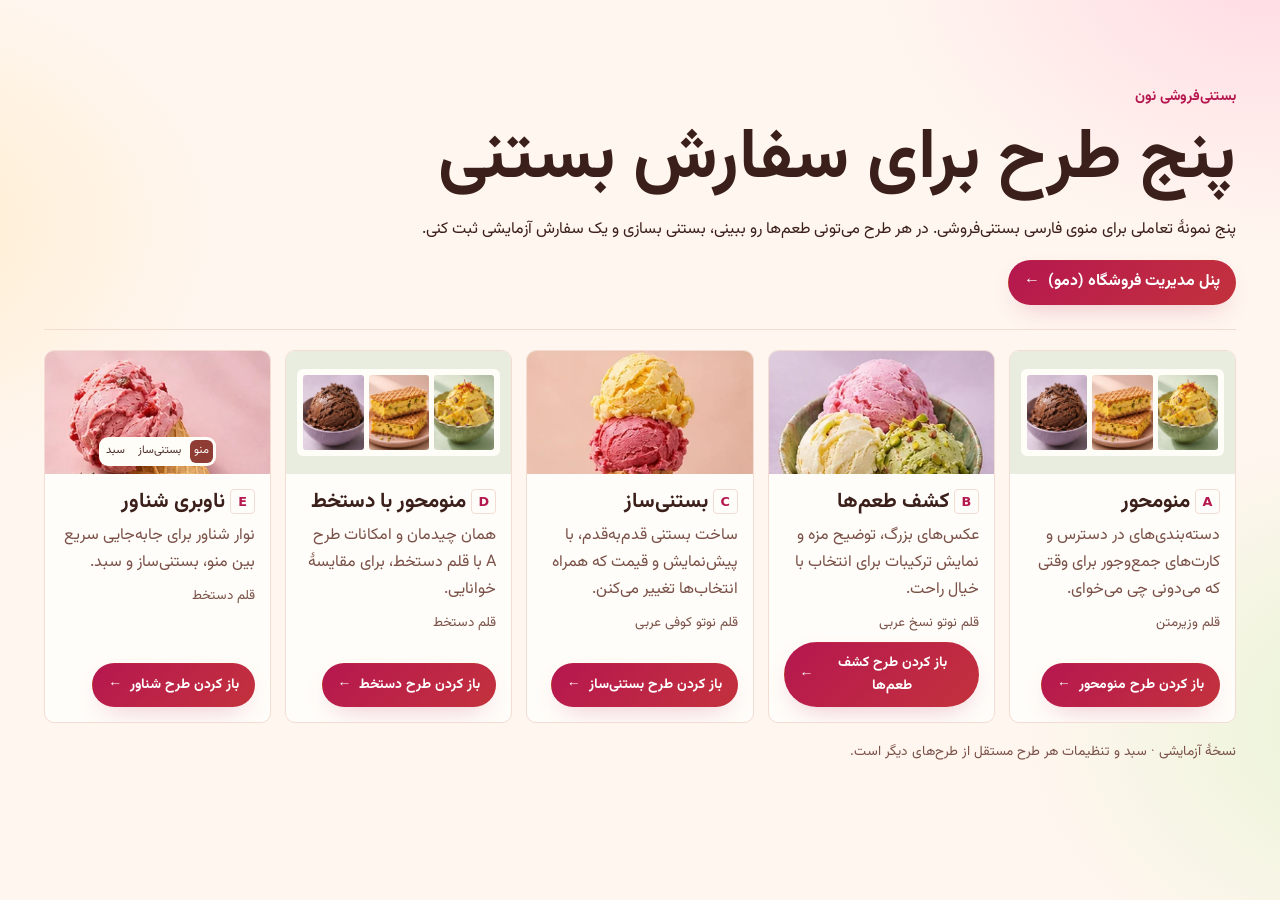
==== commit 0bc56e8f: "Add demo admin panel Dashboard with animated KPIs, 7-day sales chart and top sellers; order board wi" ====
--- a/index.html
+++ b/index.html
@@ -15,6 +15,7 @@
       <p class="eyebrow">بستنی‌فروشی نون</p>
       <h1>پنج طرح برای سفارش بستنی</h1>
       <p>پنج نمونهٔ تعاملی برای منوی فارسی بستنی‌فروشی. در هر طرح می‌تونی طعم‌ها رو ببینی، بستنی بسازی و یک سفارش آزمایشی ثبت کنی.</p>
+      <a class="primary admin-cta" href="./admin/">پنل مدیریت فروشگاه (دمو) <span aria-hidden="true">←</span></a>
     </header>
     <section class="comparisons" aria-label="طرح‌ها">
       <article class="comparison-card">
--- a/shared/comparison.css
+++ b/shared/comparison.css
@@ -38,3 +38,4 @@
   .comparison-copy p { font-size: .85rem; }
   .comparison-copy .primary { padding-inline: 5px; text-align: start; font-size: .77rem; }
 }
+.admin-cta { margin-top: 16px; }
--- a/shared/appetite.css
+++ b/shared/appetite.css
@@ -60,34 +60,6 @@
 .text-button:hover .icon { transform: translateX(-4px); }
 .eyebrow { color: var(--accent); letter-spacing: 0; }
 
-/* Hero sections: floating pastel scoops */
-.menu-intro, .discovery-intro { position: relative; isolation: isolate; overflow: hidden; border-radius: 28px; background: linear-gradient(135deg, #fff0e3, #ffe3ea 60%, #fff4d6); border: 1px solid #ffd9cf; padding: clamp(16px, 4vw, 36px); }
-.menu-intro::before, .menu-intro::after, .discovery-intro::before, .discovery-intro::after {
-  content: ""; position: absolute; z-index: -1; border-radius: 50%; pointer-events: none; filter: blur(2px);
-  animation: float 9s ease-in-out infinite;
-}
-.menu-intro::before, .discovery-intro::before { width: 220px; height: 220px; inset-block-start: -70px; inset-inline-start: 30%; background: radial-gradient(circle at 35% 35%, #fff 0, var(--berry) 40%, transparent 72%); opacity: .45; }
-.menu-intro::after, .discovery-intro::after { width: 180px; height: 180px; inset-block-end: -60px; inset-inline-end: -40px; background: radial-gradient(circle at 35% 35%, #fff 0, var(--mango) 42%, transparent 72%); opacity: .5; animation-delay: -4s; }
-.menu-intro > div:first-child > h1, .discovery-copy > h1 {
-  background: linear-gradient(90deg, #8f0f3c, #c22f3f, #d9741c, #8f0f3c); background-size: 300% 100%;
-  -webkit-background-clip: text; background-clip: text; color: transparent;
-  animation: syrup 8s linear infinite, rise .7s var(--ease-out) both;
-}
-.menu-intro > div:first-child > *, .discovery-copy > * { animation: rise .7s var(--ease-out) both; }
-.menu-intro > div:first-child > :nth-child(2), .discovery-copy > :nth-child(2) { animation-delay: .08s, .08s; }
-.menu-intro > div:first-child > :nth-child(3), .discovery-copy > :nth-child(3) { animation-delay: .16s; }
-.menu-intro > div:first-child > :nth-child(4), .discovery-copy > :nth-child(4) { animation-delay: .24s; }
-.discovery-intro .photo { border-radius: 24px; box-shadow: 0 24px 40px -22px #8f0f3c66; animation: rise .8s .1s var(--ease-out) both; }
-.discovery-intro .photo img { animation: breathe 7s ease-in-out infinite; }
-
-/* Builder banner: the "make your own" hook, with a sugar shimmer */
-.builder-banner { position: relative; overflow: hidden; border: 0; border-radius: 22px; background: linear-gradient(135deg, #ffd1dc, #ffe1b8); box-shadow: var(--shadow-sweet); animation: rise .7s .2s var(--ease-out) both; }
-.builder-banner::after { content: ""; position: absolute; inset: 0; pointer-events: none; background: linear-gradient(110deg, transparent 30%, #ffffff8c 50%, transparent 70%); transform: translateX(120%); animation: shimmer 3.6s 1s ease-in-out infinite; }
-.builder-banner > div:first-child > .icon { color: var(--accent); animation: twinkle 2.4s ease-in-out infinite; }
-.builder-banner .photo { background: transparent; }
-.builder-banner .photo img { transition: transform .5s var(--pop); }
-.builder-banner:hover .photo img { transform: scale(1.12) rotate(-4deg); }
-
 /* Category pills */
 .category-nav { background: rgb(255 253 249 / 85%); border-color: var(--line); border-radius: 22px; }
 .category-nav button, .discovery-categories button { border-radius: 999px; transition: background-color .2s, color .2s, transform .15s var(--ease-out); }
@@ -203,10 +175,247 @@
 @keyframes sprinkles { from { opacity: 0; transform: scale(.2); } 60% { opacity: 1; } to { opacity: 0; transform: scale(1.6); } }
 
 @media (max-width: 720px) {
-  .menu-intro, .discovery-intro { border-radius: 22px; }
   .menu-card, .editorial-product { border-radius: 18px; }
   .badge { font-size: .68rem; padding: 2px 8px; inset-block-start: 7px; inset-inline-start: 7px; }
 }
 @media (prefers-reduced-motion: reduce) {
   *, *::before, *::after { animation: none !important; transition-duration: 0s !important; }
 }
+
+/* ================= Hero showcase ================= */
+.hero {
+  --px: 0; --py: 0; --gap: clamp(14px, 2.6vw, 36px); --stage: clamp(270px, 33vw, 430px);
+  position: relative; isolation: isolate; overflow-x: clip;
+  display: grid; grid-template-columns: minmax(0, 1fr) var(--stage) minmax(0, 1fr); column-gap: var(--gap); row-gap: 10px;
+  align-items: center; padding-block: 6px 18px; margin-block-end: 26px;
+}
+.hero-eyebrow { grid-column: 1 / -1; grid-row: 1; justify-self: center; margin: 0 0 clamp(26px, 3vw, 40px); padding: 4px 14px; border-radius: 99px; background: #fffdf9cc; border: 1px solid var(--line); font-size: .82rem; }
+.hero-title {
+  grid-column: 1 / -1; grid-row: 2; display: flex; justify-content: space-between; align-items: center; gap: calc(var(--stage) + var(--gap) * 2);
+  font-size: clamp(1.7rem, 3.4vw, 3.1rem); line-height: 1.35; outline: none;
+}
+.hero-title span {
+  flex: 1; display: block;
+  background: linear-gradient(90deg, #3b1f1a 0%, #8f0f3c 35%, #c22f3f 55%, #3b1f1a 100%); background-size: 250% 100%;
+  -webkit-background-clip: text; background-clip: text; color: transparent; animation: syrup 9s linear infinite;
+}
+.hero-title span:last-child { text-align: end; }
+.hero-title span:first-child::after {
+  content: ""; display: block; width: min(70%, 220px); height: 12px; margin-top: 2px;
+  background: url("data:image/svg+xml,%3Csvg xmlns='http://www.w3.org/2000/svg' viewBox='0 0 200 12'%3E%3Cpath d='M2 8c30-8 50 4 80-2s60-6 116 0' fill='none' stroke='%23ffb347' stroke-width='5' stroke-linecap='round'/%3E%3C/svg%3E") no-repeat 100% 0 / 100% 100%;
+}
+.hero-stage { grid-column: 2; grid-row: 2 / 4; position: relative; width: var(--stage); aspect-ratio: 1; outline: none; }
+.hero-stage:focus-visible .hero-circle { outline: 3px solid var(--accent); outline-offset: 6px; }
+.hero-blob {
+  position: absolute; inset: -7%; z-index: -2; background: var(--plate); border-radius: 46% 54% 58% 42% / 44% 46% 54% 56%;
+  transition: background-color .9s var(--ease-out); animation: morph 11s ease-in-out infinite;
+  translate: calc(var(--px) * -26px) calc(var(--py) * -26px);
+}
+.hero-ring { position: absolute; inset: -2.5%; z-index: -1; border: 2px dashed #b5174f40; border-radius: 50%; animation: spin 46s linear infinite; }
+.hero-orbit { position: absolute; inset: -9%; z-index: 2; pointer-events: none; animation: spin 18s linear infinite; }
+.hero-orbit i { position: absolute; top: 50%; left: 50%; width: 12px; height: 12px; margin: -6px; border-radius: 50%; background: var(--c); box-shadow: inset -2px -2px 0 #0000001a; transform: rotate(var(--a)) translateY(calc(var(--stage) * -.585)); }
+.hero-orbit i:nth-child(1) { --a: 20deg; --c: var(--berry); }
+.hero-orbit i:nth-child(2) { --a: 95deg; --c: var(--mango); width: 9px; height: 9px; }
+.hero-orbit i:nth-child(3) { --a: 170deg; --c: var(--pistachio); }
+.hero-orbit i:nth-child(4) { --a: 245deg; --c: #8fd3ff; width: 8px; height: 8px; }
+.hero-orbit i:nth-child(5) { --a: 315deg; --c: var(--lilac); }
+.hero-circle {
+  position: absolute; inset: 5%; border-radius: 50%; overflow: hidden; background: #fff;
+  box-shadow: 0 30px 60px -28px #8f0f3c88, 0 0 0 10px #ffffff99, inset 0 -10px 30px #0000000d;
+  translate: calc(var(--px) * 10px) calc(var(--py) * 10px); touch-action: pan-y;
+}
+.hero-slide { position: absolute; inset: 0; margin: 0; opacity: 0; transform: rotate(35deg) scale(.6); transition: opacity .55s var(--ease-out), transform .85s var(--pop); }
+.hero[data-direction="prev"] .hero-slide:not([data-active]) { transform: rotate(-35deg) scale(.6); }
+.hero-slide[data-leaving]:not([data-active]) { transform: rotate(-35deg) scale(.6); }
+.hero[data-direction="prev"] .hero-slide[data-leaving]:not([data-active]) { transform: rotate(35deg) scale(.6); }
+.hero-slide[data-active] { opacity: 1; transform: none; }
+.hero-slide .photo { width: 100%; height: 100%; background: transparent; }
+.hero-slide[data-active] img { animation: breathe 6s ease-in-out infinite; }
+.hero-arrow {
+  position: absolute; z-index: 3; top: 50%; translate: 0 -50%; overflow: hidden; display: grid; place-items: center; width: 46px; height: 46px; padding: 0;
+  border: 1px solid var(--line); border-radius: 50%; background: var(--surface); color: var(--ink); box-shadow: 0 8px 20px -10px #3b1f1a55;
+  transition: background-color .2s, color .2s, scale .3s var(--pop);
+}
+.hero-arrow--prev { inset-inline-start: -30px; }
+.hero-arrow--next { inset-inline-end: -30px; }
+.hero-arrow:hover { background: var(--accent); color: #fff; scale: 1.12; }
+.hero-arrow--next:hover .icon { animation: nudge-left .6s var(--ease-out) infinite alternate; }
+.hero-arrow--prev:hover .icon { animation: nudge-right .6s var(--ease-out) infinite alternate; }
+.doodle { position: absolute; z-index: 1; width: 58px; height: 58px; fill: none; stroke-width: 4.5; stroke-linecap: round; stroke-linejoin: round; pointer-events: none; animation: bob 6s ease-in-out infinite; translate: calc(var(--px) * 30px) calc(var(--py) * 30px); }
+.doodle path { stroke-dasharray: 220; stroke-dashoffset: 0; }
+.d1 { stroke: #ff8a3d; top: -6%; inset-inline-end: -16%; }
+.d2 { stroke: #23b39a; bottom: 2%; inset-inline-start: -15%; animation-delay: -2s; }
+.d3 { stroke: var(--accent); top: 4%; inset-inline-start: -18%; width: 46px; animation-delay: -4s; }
+.d4 { stroke: var(--mango); bottom: -6%; inset-inline-end: -10%; animation-delay: -1s; }
+
+.hero-features { display: grid; gap: clamp(12px, 2vw, 22px); margin: 0; padding: 0; list-style: none; grid-row: 3; align-self: center; }
+.hero-features--start { grid-column: 1; }
+.hero-features--end { grid-column: 3; }
+.feature { display: flex; align-items: center; gap: 10px; font-size: .92rem; font-weight: 700; color: var(--ink); }
+.feature-icon { display: grid; place-items: center; flex: 0 0 auto; width: 40px; height: 40px; border-radius: 14px; background: var(--fc, var(--soft)); color: var(--accent); transition: transform .4s var(--pop), border-radius .4s; }
+.hero-features li:nth-child(1) .feature-icon { --fc: #ffe1e8; }
+.hero-features li:nth-child(2) .feature-icon { --fc: #e5f3d2; color: #4d7a1f; }
+.hero-features li:nth-child(3) .feature-icon { --fc: #ffedc9; color: #a3530b; }
+.hero-features li:hover .feature-icon { transform: rotate(-12deg) scale(1.15); border-radius: 50%; }
+.feature-link { color: var(--accent); }
+.feature-link > .icon:last-child { transition: transform .3s var(--ease-out); }
+.feature-link:hover > .icon:last-child { transform: translateX(-5px); }
+
+.hero-footer { grid-column: 1 / -1; grid-row: 4; display: grid; justify-items: center; gap: 12px; margin-top: 16px; }
+.hero-captions { display: grid; width: min(100%, 470px); }
+.hero-caption {
+  grid-area: 1 / 1; display: grid; grid-template-columns: 1fr auto auto; grid-template-areas: "taste price order" "name price order";
+  align-items: center; column-gap: 14px; padding: 10px; padding-inline-start: 20px;
+  border-radius: 999px; background: #fffdf9f0; border: 1px solid var(--line); box-shadow: 0 16px 34px -22px #8f0f3c77;
+  opacity: 0; visibility: hidden; transform: translateY(14px) scale(.96); transition: opacity .35s, transform .5s var(--pop), visibility 0s .35s;
+}
+.hero-caption[data-active] { opacity: 1; visibility: visible; transform: none; transition: opacity .45s .1s, transform .6s .1s var(--pop), visibility 0s; }
+.hero-taste { grid-area: taste; color: var(--muted); font-size: .78rem; }
+.hero-caption strong { grid-area: name; font-size: 1.1rem; line-height: 1.3; }
+.hero-price { grid-area: price; color: var(--accent); font-weight: 700; white-space: nowrap; }
+.hero-order { grid-area: order; padding-inline: 18px; }
+.hero-order .icon { transition: transform .4s var(--pop); }
+.hero-order:hover .icon { transform: rotate(90deg); }
+.hero-dots { display: flex; align-items: center; gap: 6px; }
+.hero-dots button { position: relative; width: 10px; height: 10px; padding: 0; border: 0; border-radius: 99px; background: #b5174f33; overflow: hidden; transition: width .45s var(--pop), background-color .3s; }
+.hero-dots button:hover { background: #b5174f66; }
+.hero-dots [aria-current] { width: 38px; background: #b5174f2b; }
+.hero-dots [aria-current] i { position: absolute; inset: 0; border-radius: inherit; background: var(--cta); transform-origin: right; animation: dot-progress 5s linear; }
+.hero:is(:hover, :focus-within, .is-paused) .hero-dots [aria-current] i { animation-play-state: paused; }
+.hero-dots .hero-pause { width: 28px; height: 28px; margin-inline-start: 6px; background: var(--surface); border: 1px solid var(--line); display: grid; place-items: center; }
+.hero-pause span { width: 8px; height: 9px; border-inline: 3px solid var(--accent); }
+.hero-pause[aria-pressed="true"] span { width: 0; height: 0; border: 0; border-block: 5px solid transparent; border-inline-end: 8px solid var(--accent); }
+
+.scroll-cue { grid-column: 1 / -1; grid-row: 5; justify-self: center; display: grid; justify-items: center; gap: 6px; margin-top: 14px; color: var(--muted); font-size: .82rem; font-weight: 700; }
+.scroll-cue i { position: relative; width: 22px; height: 34px; border: 2px solid var(--accent); border-radius: 12px; }
+.scroll-cue i::before { content: ""; position: absolute; left: 50%; top: 6px; width: 4px; height: 7px; margin-left: -2px; border-radius: 4px; background: var(--accent); animation: scroll-dot 1.6s var(--ease-out) infinite; }
+.scroll-cue:hover { color: var(--accent); }
+
+/* First paint only: choreographed entrance */
+.hero--intro .hero-eyebrow { animation: rise .6s var(--ease-out) both; }
+.hero--intro .hero-title span { animation: syrup 9s linear infinite, title-in .9s var(--pop) both; }
+.hero--intro .hero-title span:last-child { animation-delay: 0s, .18s; }
+.hero--intro .hero-title span:first-child::after { animation: wipe 1s .7s var(--ease-out) both; }
+.hero--intro .hero-circle { animation: pop-spin 1.1s .15s var(--pop) both; }
+.hero--intro .hero-blob { animation: morph 11s ease-in-out infinite, blob-in 1.2s var(--ease-out) both; }
+.hero--intro .hero-ring { animation: spin 46s linear infinite, fade-in 1s .6s both; }
+.hero--intro .hero-orbit { animation: spin 18s linear infinite, fade-in 1s .6s both; }
+.hero--intro .hero-arrow { animation: fade-in .6s .9s both; }
+.hero--intro .doodle path { animation: draw 1.4s calc(.8s + var(--dd, 0s)) var(--ease-out) both; }
+.hero--intro .d2 path { --dd: .15s; }
+.hero--intro .d3 path { --dd: .3s; }
+.hero--intro .d4 path { --dd: .45s; }
+.hero--intro .hero-features--start li { animation: from-right .7s calc(.45s + var(--i) * .12s) var(--pop) both; }
+.hero--intro .hero-features--end li { animation: from-left .7s calc(.45s + var(--i) * .12s) var(--pop) both; }
+.hero--intro .hero-footer { animation: rise .7s .85s var(--ease-out) both; }
+.hero--intro .scroll-cue { animation: rise .7s 1.1s var(--ease-out) both; }
+
+/* Plum category band with floating bubbles */
+.category-band { position: relative; margin-block: 8px 22px; padding: 0 clamp(8px, 2vw, 24px) 18px; }
+.category-band::before { content: ""; position: absolute; inset: 52px 0 0; z-index: -1; border-radius: 34px; background: radial-gradient(120% 140% at 85% 0%, #7a3563 0%, #5a2848 55%, #45203a 100%); box-shadow: 0 30px 50px -34px #45203a; }
+.category-band ul { display: grid; grid-template-columns: repeat(7, minmax(92px, 1fr)); gap: 8px; margin: 0; padding: 0; list-style: none; }
+.bubble { display: grid; justify-items: center; gap: 10px; width: 100%; padding: 0 0 6px; border: 0; background: transparent; color: #fff; font-weight: 700; font-size: .86rem; }
+.bubble-photo { position: relative; display: block; width: clamp(80px, 9vw, 104px); aspect-ratio: 1; border-radius: 50%; padding: 6px; background: #fff; box-shadow: 0 16px 26px -14px #2b0f22; animation: bubble-bob 5s ease-in-out infinite; animation-delay: calc(var(--i) * -.7s); transition: scale .4s var(--pop); }
+.bubble-photo::after { content: ""; position: absolute; inset: -6px; border-radius: 50%; border: 2px solid var(--berry); opacity: 0; scale: .85; transition: opacity .3s, scale .4s var(--pop); }
+.bubble-photo .photo { width: 100%; height: 100%; border-radius: 50%; }
+.bubble-photo img { transition: transform .6s var(--pop); }
+.bubble-name { position: relative; white-space: nowrap; }
+.bubble-name::after { content: ""; position: absolute; inset-inline: 10%; bottom: -4px; height: 3px; border-radius: 3px; background: var(--mango); transform: scaleX(0); transition: transform .35s var(--ease-out); }
+.bubble:hover .bubble-photo, .bubble:focus-visible .bubble-photo { scale: 1.1; }
+.bubble:hover .bubble-photo::after, .bubble:focus-visible .bubble-photo::after { opacity: 1; scale: 1; }
+.bubble:hover img { transform: rotate(-12deg) scale(1.15); }
+.bubble:hover .bubble-name::after { transform: none; }
+
+/* Flavor ticker */
+.ticker { overflow: hidden; margin-block: 0 30px; padding-block: 10px; border-radius: 999px; background: linear-gradient(90deg, #ffd1dc, #ffe1b8, #e5f3d2, #ffd1dc); background-size: 300% 100%; animation: syrup 14s linear infinite; -webkit-mask-image: linear-gradient(90deg, transparent, #000 8%, #000 92%, transparent); mask-image: linear-gradient(90deg, transparent, #000 8%, #000 92%, transparent); }
+.ticker > div { display: flex; align-items: center; gap: 18px; width: max-content; animation: ticker 32s linear infinite; font-weight: 700; color: #6b1a38; white-space: nowrap; }
+.ticker .icon { color: var(--accent); width: 16px; height: 16px; }
+.ticker:hover > div { animation-play-state: paused; }
+
+/* ================= Global motion helpers ================= */
+.scroll-progress { position: fixed; z-index: 30; inset-inline: 0; top: 0; height: 4px; background: var(--cta); transform-origin: right; transform: scaleX(0); pointer-events: none; }
+.site-header { transition: box-shadow .3s; }
+.is-scrolled .site-header { box-shadow: 0 10px 30px -18px #8f0f3c66; }
+.js-motion :is([data-reveal], .section-heading, .editorial-category > h2) { transition: opacity .7s var(--ease-out) calc(var(--i, 0) * 80ms), transform .9s var(--pop) calc(var(--i, 0) * 80ms); }
+.js-motion :is([data-reveal], .section-heading, .editorial-category > h2):not(.revealed) { opacity: 0; transform: translateY(34px) scale(.92); }
+.js-motion .section-heading.revealed h1::after, .js-motion .section-heading.revealed h2::after { animation: wipe .8s .2s var(--ease-out) both; }
+:is(.primary, .secondary, .builder-choice, .category-buttons button, .discovery-categories button, .card-foot .icon-button) { position: relative; overflow: hidden; }
+.category-buttons button, .discovery-categories button { flex-shrink: 0; }
+.ripple { position: absolute; width: 14px; height: 14px; margin: -7px 0 0 -7px; border-radius: 50%; background: currentColor; opacity: .3; pointer-events: none; animation: ripple .65s var(--ease-out) forwards; }
+.fx-layer { position: fixed; inset: 0; z-index: 60; pointer-events: none; overflow: hidden; }
+.sprinkle { position: absolute; width: 9px; height: 4px; border-radius: 3px; }
+.sprinkle--rain { top: 0; width: 7px; height: 13px; }
+.fly-ghost { position: fixed; border-radius: 50%; background: #fff center / cover; border: 4px solid #fff; box-shadow: 0 18px 40px -12px #8f0f3c99; }
+
+/* Product photo follows the cursor a little */
+.card-image img { transform: translate(calc(var(--ix, 0) * -12px), calc(var(--iy, 0) * -12px)) scale(1.03); transition: transform .45s var(--ease-out); }
+@media (hover: hover) {
+  .menu-card:hover .card-image img, .editorial-product:hover .card-image img { transform: translate(calc(var(--ix, 0) * -18px), calc(var(--iy, 0) * -18px)) scale(1.12) rotate(-1.5deg); }
+}
+
+/* Builder: new scoops drop in, toppings sprinkle on */
+.scoop-new { animation: scoop-drop .75s var(--pop) var(--d, 0ms) backwards; transform-box: fill-box; transform-origin: 50% 100%; }
+.topping-new { animation: topping-in .55s var(--pop) .15s backwards; transform-box: fill-box; transform-origin: center; }
+
+@keyframes spin { to { rotate: 360deg; } }
+@keyframes morph {
+  0%, 100% { border-radius: 46% 54% 58% 42% / 44% 46% 54% 56%; rotate: 0deg; }
+  33% { border-radius: 58% 42% 40% 60% / 56% 38% 62% 44%; rotate: 8deg; }
+  66% { border-radius: 40% 60% 54% 46% / 40% 58% 42% 60%; rotate: -6deg; }
+}
+@keyframes bob { 0%, 100% { transform: translateY(0) rotate(0); } 50% { transform: translateY(-10px) rotate(4deg); } }
+@keyframes bubble-bob { 0%, 100% { transform: translateY(0); } 50% { transform: translateY(-7px); } }
+@keyframes title-in { from { opacity: 0; transform: translateY(50%) rotate(3deg); filter: blur(6px); } to { opacity: 1; transform: none; filter: none; } }
+@keyframes wipe { from { clip-path: inset(0 0 0 100%); } to { clip-path: inset(0); } }
+@keyframes pop-spin { from { opacity: 0; transform: scale(.3) rotate(-90deg); } to { opacity: 1; transform: none; } }
+@keyframes blob-in { from { opacity: 0; scale: .5; } to { opacity: 1; scale: 1; } }
+@keyframes fade-in { from { opacity: 0; } }
+@keyframes draw { from { stroke-dashoffset: 220; } to { stroke-dashoffset: 0; } }
+@keyframes from-right { from { opacity: 0; transform: translateX(40px); } to { opacity: 1; transform: none; } }
+@keyframes from-left { from { opacity: 0; transform: translateX(-40px); } to { opacity: 1; transform: none; } }
+@keyframes nudge-left { to { transform: translateX(-4px); } }
+@keyframes nudge-right { to { transform: translateX(4px); } }
+@keyframes dot-progress { from { transform: scaleX(0); } to { transform: scaleX(1); } }
+@keyframes scroll-dot { 0% { opacity: 0; transform: translateY(-3px); } 30% { opacity: 1; } 100% { opacity: 0; transform: translateY(12px); } }
+@keyframes ticker { to { transform: translateX(50%); } }
+@keyframes ripple { to { transform: scale(28); opacity: 0; } }
+@keyframes scoop-drop { 0% { opacity: 0; transform: translateY(-130px) scale(.9, 1.1); } 60% { opacity: 1; transform: translateY(0) scale(1.14, .86); } 80% { transform: scale(.95, 1.06); } 100% { transform: none; } }
+@keyframes topping-in { from { opacity: 0; transform: translateY(-30px) scale(0); } to { opacity: 1; transform: none; } }
+
+@media (max-width: 900px) {
+  .category-band ul { grid-template-columns: none; grid-auto-flow: column; grid-auto-columns: 96px; overflow-x: auto; padding-top: 8px; scroll-snap-type: x mandatory; scrollbar-width: none; }
+  .category-band li { scroll-snap-align: start; }
+}
+@media (max-width: 720px) {
+  .hero { --stage: min(72vw, 330px); grid-template-columns: minmax(0, 1fr) minmax(0, 1fr); column-gap: 10px; row-gap: 14px; }
+  .hero-title { grid-column: 1 / -1; grid-row: 2; flex-direction: column; gap: 0; text-align: center; font-size: clamp(1.6rem, 7.4vw, 2.3rem); }
+  .hero-title span, .hero-title span:last-child { text-align: center; }
+  .hero-title span:first-child::after { margin-inline: auto; }
+  .hero-stage { grid-column: 1 / -1; grid-row: 3; justify-self: center; margin-block: 14px 4px; }
+  .hero-footer { grid-row: 4; margin-top: 4px; }
+  .hero-features { grid-row: 5; align-self: start; gap: 10px; }
+  .hero-features--start { grid-column: 1; }
+  .hero-features--end { grid-column: 2; }
+  .feature { font-size: .78rem; gap: 7px; align-items: flex-start; }
+  .feature-icon { width: 32px; height: 32px; border-radius: 11px; }
+  .feature-link > .icon:last-child { display: none; }
+  .scroll-cue { grid-row: 6; }
+  .hero-arrow { width: 40px; height: 40px; }
+  .hero-arrow--prev { inset-inline-start: -12px; }
+  .hero-arrow--next { inset-inline-end: -12px; }
+
+  .d1 { inset-inline-end: -8%; }
+  .d2 { inset-inline-start: -8%; }
+  .d3 { inset-inline-start: -10%; }
+  .hero-caption { grid-template-columns: 1fr auto; grid-template-areas: "taste order" "name order" "price order"; padding-inline-start: 18px; border-radius: 26px; }
+  .category-band::before { border-radius: 26px; }
+}
+@media (max-width: 380px) {
+  .hero-features--start, .hero-features--end { grid-column: 1 / -1; }
+  .hero-features--end { grid-row: 6; }
+  .scroll-cue { grid-row: 7; }
+}
+@media (prefers-reduced-motion: reduce) {
+  .hero-slide, .hero-caption { transition: none !important; }
+}
+.prototype-switcher .admin-link { color: var(--accent); font-weight: 700; }
